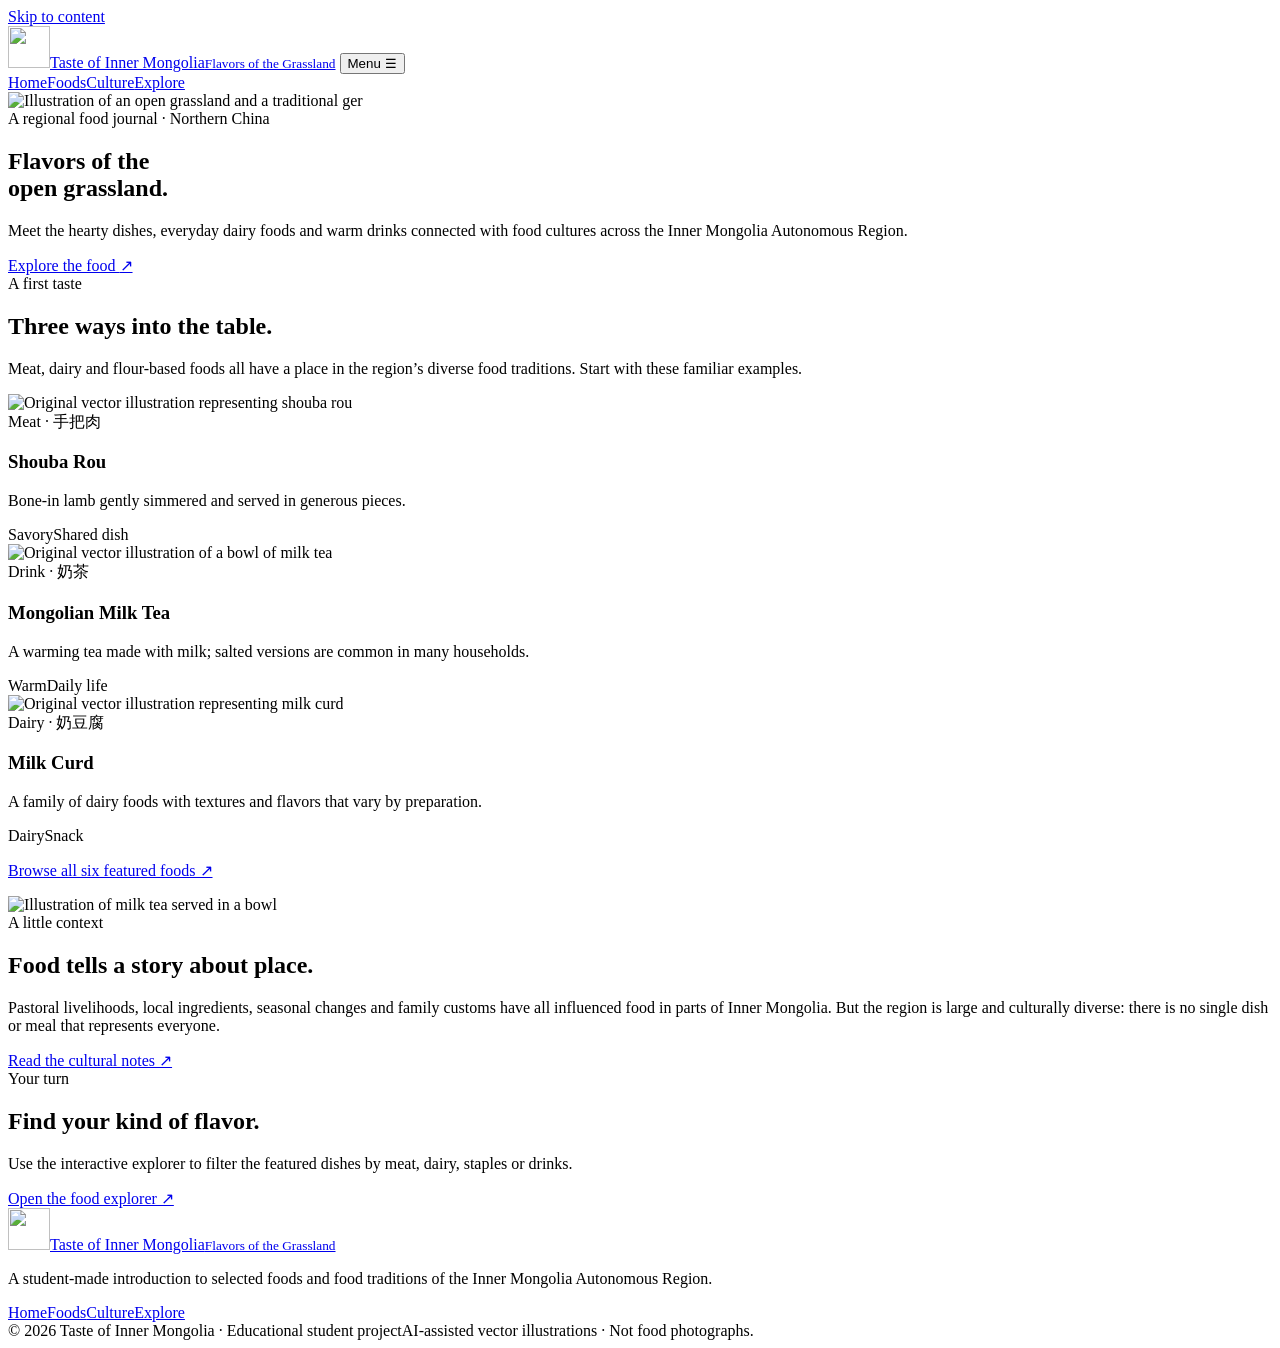
==== index.html @ e314914b "Add reviewed four-page personal project and identity assets" ====
<!doctype html>
<html lang="en">
<head>
  <meta charset="utf-8">
  <meta name="viewport" content="width=device-width, initial-scale=1">
  <meta name="description" content="Explore selected foods and food traditions from the Inner Mongolia Autonomous Region.">
  <meta property="og:title" content="Home | Taste of Inner Mongolia">
  <meta property="og:description" content="Discover food, stories and hospitality from Inner Mongolia.">
  <meta property="og:url" content="https://enzhuozhou.github.io/taste-inner-mongolia/">
  <meta property="og:type" content="website">
  <meta property="og:image" content="https://enzhuozhou.github.io/taste-inner-mongolia/images/og-image.jpg">
  <meta name="twitter:card" content="summary_large_image">
  <meta name="theme-color" content="#285c45">
  <link rel="icon" href="favicon-32.png" sizes="32x32" type="image/png">
  <link rel="apple-touch-icon" href="apple-touch-icon.png">
  <link rel="stylesheet" href="css/style.css">
  <title>Home | Taste of Inner Mongolia</title>
</head>
<body>
<a class="skip" href="#main">Skip to content</a>
<header class="site-header"><div class="container header-inner">
  <a class="brand" href="index.html"><span class="brand-mark" aria-hidden="true"><img src="assets/brand.svg" width="42" height="42" alt=""></span><span>Taste of Inner Mongolia<small>Flavors of the Grassland</small></span></a>
  <button class="menu-toggle" type="button" aria-expanded="false" aria-controls="site-nav">Menu ☰</button>
  <nav class="nav" id="site-nav" aria-label="Main navigation"><a href="index.html" aria-current="page">Home</a><a href="foods.html">Foods</a><a href="culture.html">Culture</a><a href="explore.html">Explore</a></nav>
</div></header>
<main id="main"><section class="hero"><img class="hero-art" src="assets/grassland.svg" alt="Illustration of an open grassland and a traditional ger"><div class="hero-shade"></div><div class="container hero-content reveal"><div class="eyebrow">A regional food journal · Northern China</div><h1>Flavors of the<br>open grassland.</h1><p>Meet the hearty dishes, everyday dairy foods and warm drinks connected with food cultures across the Inner Mongolia Autonomous Region.</p><a class="btn" href="foods.html">Explore the food <span aria-hidden="true">↗</span></a></div></section>
<section class="section"><div class="container"><div class="section-heading"><div><div class="eyebrow">A first taste</div><h2>Three ways into the table.</h2></div><p>Meat, dairy and flour-based foods all have a place in the region’s diverse food traditions. Start with these familiar examples.</p></div><div class="grid">
<article class="food-card"><img class="food-image" src="assets/lamb.svg" alt="Original vector illustration representing shouba rou"><div class="food-body"><div class="card-kicker">Meat · 手把肉</div><h3>Shouba Rou</h3><p>Bone-in lamb gently simmered and served in generous pieces.</p><div class="tag-row"><span class="tag">Savory</span><span class="tag">Shared dish</span></div></div></article>
<article class="food-card"><img class="food-image" src="assets/tea.svg" alt="Original vector illustration of a bowl of milk tea"><div class="food-body"><div class="card-kicker">Drink · 奶茶</div><h3>Mongolian Milk Tea</h3><p>A warming tea made with milk; salted versions are common in many households.</p><div class="tag-row"><span class="tag">Warm</span><span class="tag">Daily life</span></div></div></article>
<article class="food-card"><img class="food-image" src="assets/tofu.svg" alt="Original vector illustration representing milk curd"><div class="food-body"><div class="card-kicker">Dairy · 奶豆腐</div><h3>Milk Curd</h3><p>A family of dairy foods with textures and flavors that vary by preparation.</p><div class="tag-row"><span class="tag">Dairy</span><span class="tag">Snack</span></div></div></article>
</div><p><a class="text-link" href="foods.html">Browse all six featured foods ↗</a></p></div></section>
<section class="section soft"><div class="container split"><img src="assets/tea.svg" alt="Illustration of milk tea served in a bowl" loading="lazy"><div><div class="eyebrow">A little context</div><h2>Food tells a story about place.</h2><p class="copy">Pastoral livelihoods, local ingredients, seasonal changes and family customs have all influenced food in parts of Inner Mongolia. But the region is large and culturally diverse: there is no single dish or meal that represents everyone.</p><a class="btn btn-outline" href="culture.html">Read the cultural notes ↗</a></div></div></section>
<section class="section"><div class="container section-heading"><div><div class="eyebrow">Your turn</div><h2>Find your kind of flavor.</h2></div><div><p>Use the interactive explorer to filter the featured dishes by meat, dairy, staples or drinks.</p><a class="text-link" href="explore.html">Open the food explorer ↗</a></div></div></section></main>
<footer class="footer"><div class="container">
  <div class="footer-grid"><div><a class="brand" href="index.html"><span class="brand-mark" aria-hidden="true"><img src="assets/brand.svg" width="42" height="42" alt=""></span><span>Taste of Inner Mongolia<small>Flavors of the Grassland</small></span></a><p>A student-made introduction to selected foods and food traditions of the Inner Mongolia Autonomous Region.</p></div><nav class="footer-links" aria-label="Footer navigation"><a href="index.html">Home</a><a href="foods.html">Foods</a><a href="culture.html">Culture</a><a href="explore.html">Explore</a></nav></div>
  <div class="footer-bottom"><span>© 2026 Taste of Inner Mongolia · Educational student project</span><span>AI-assisted vector illustrations · Not food photographs.</span></div>
</div></footer>
<noscript><p class="container note">JavaScript is off. All foods and navigation links remain available; category filtering requires JavaScript.</p></noscript>
<script src="js/main.js" defer></script>
</body></html>
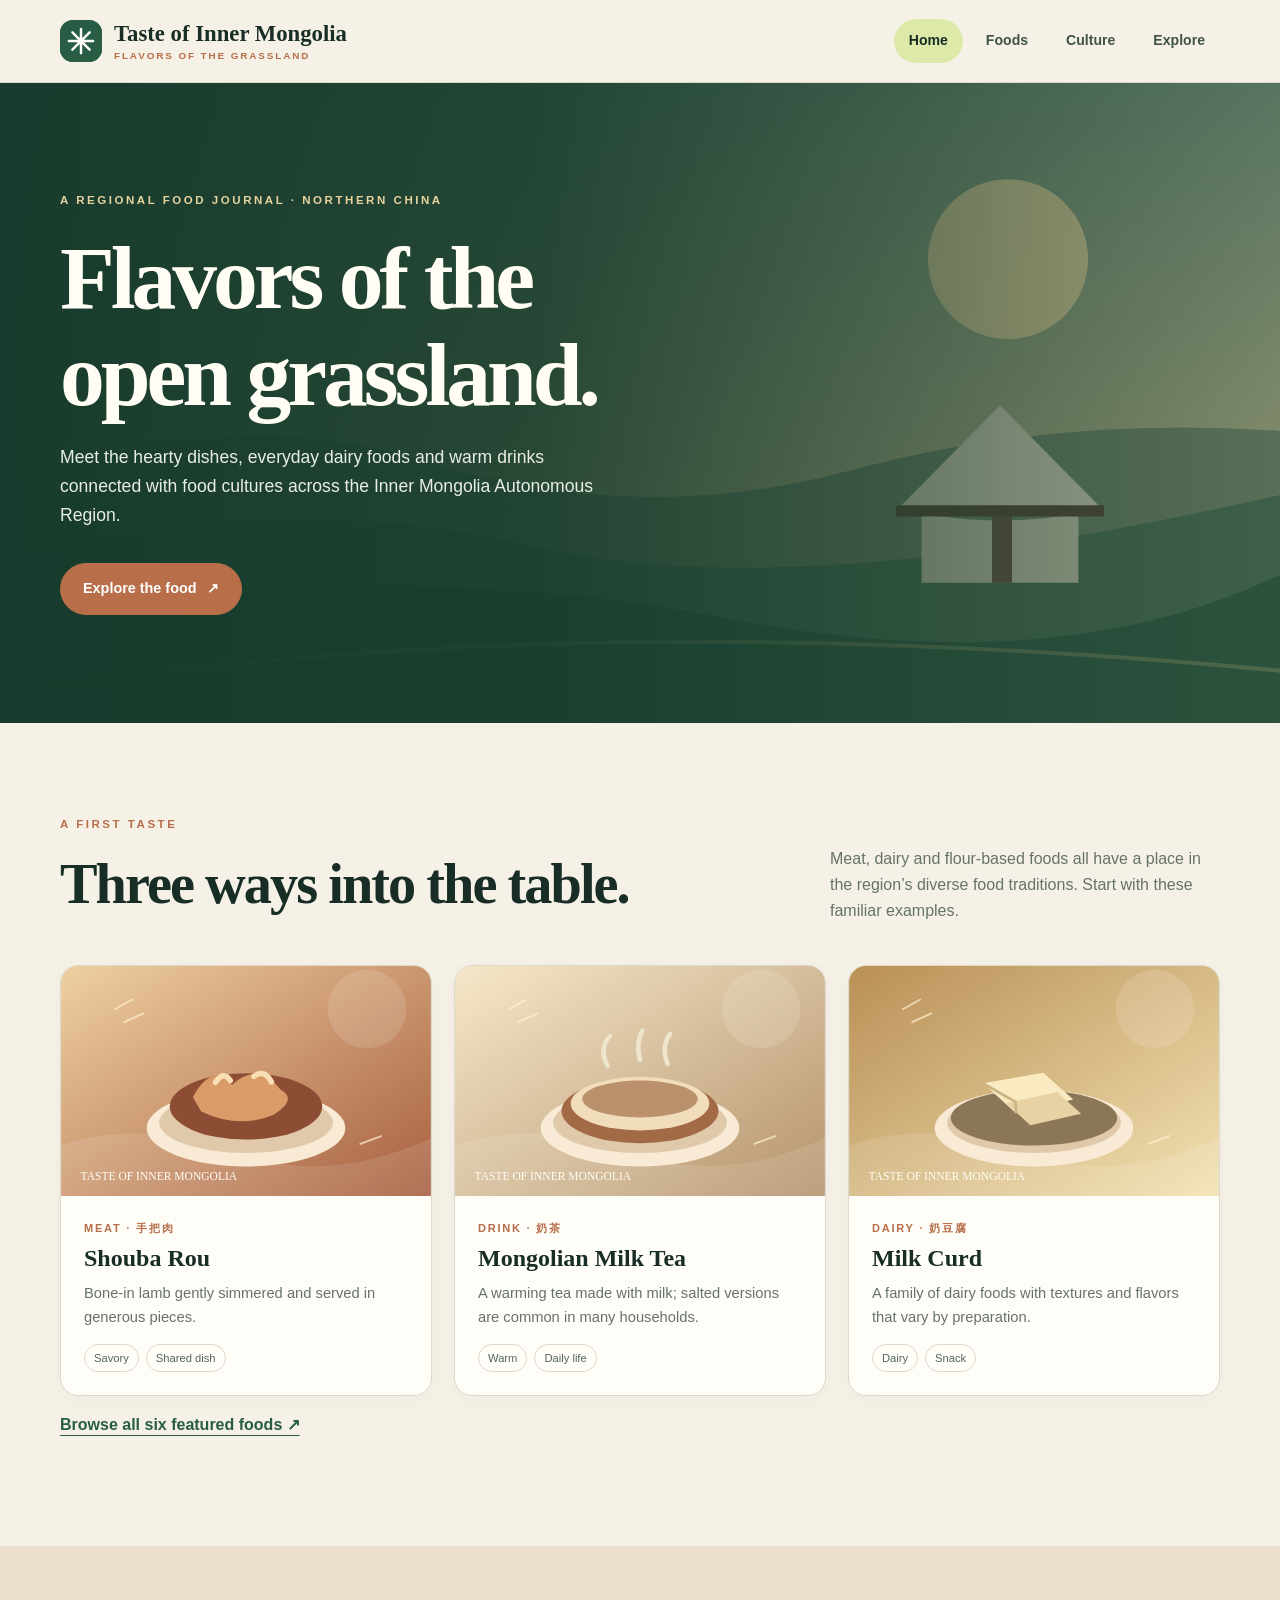
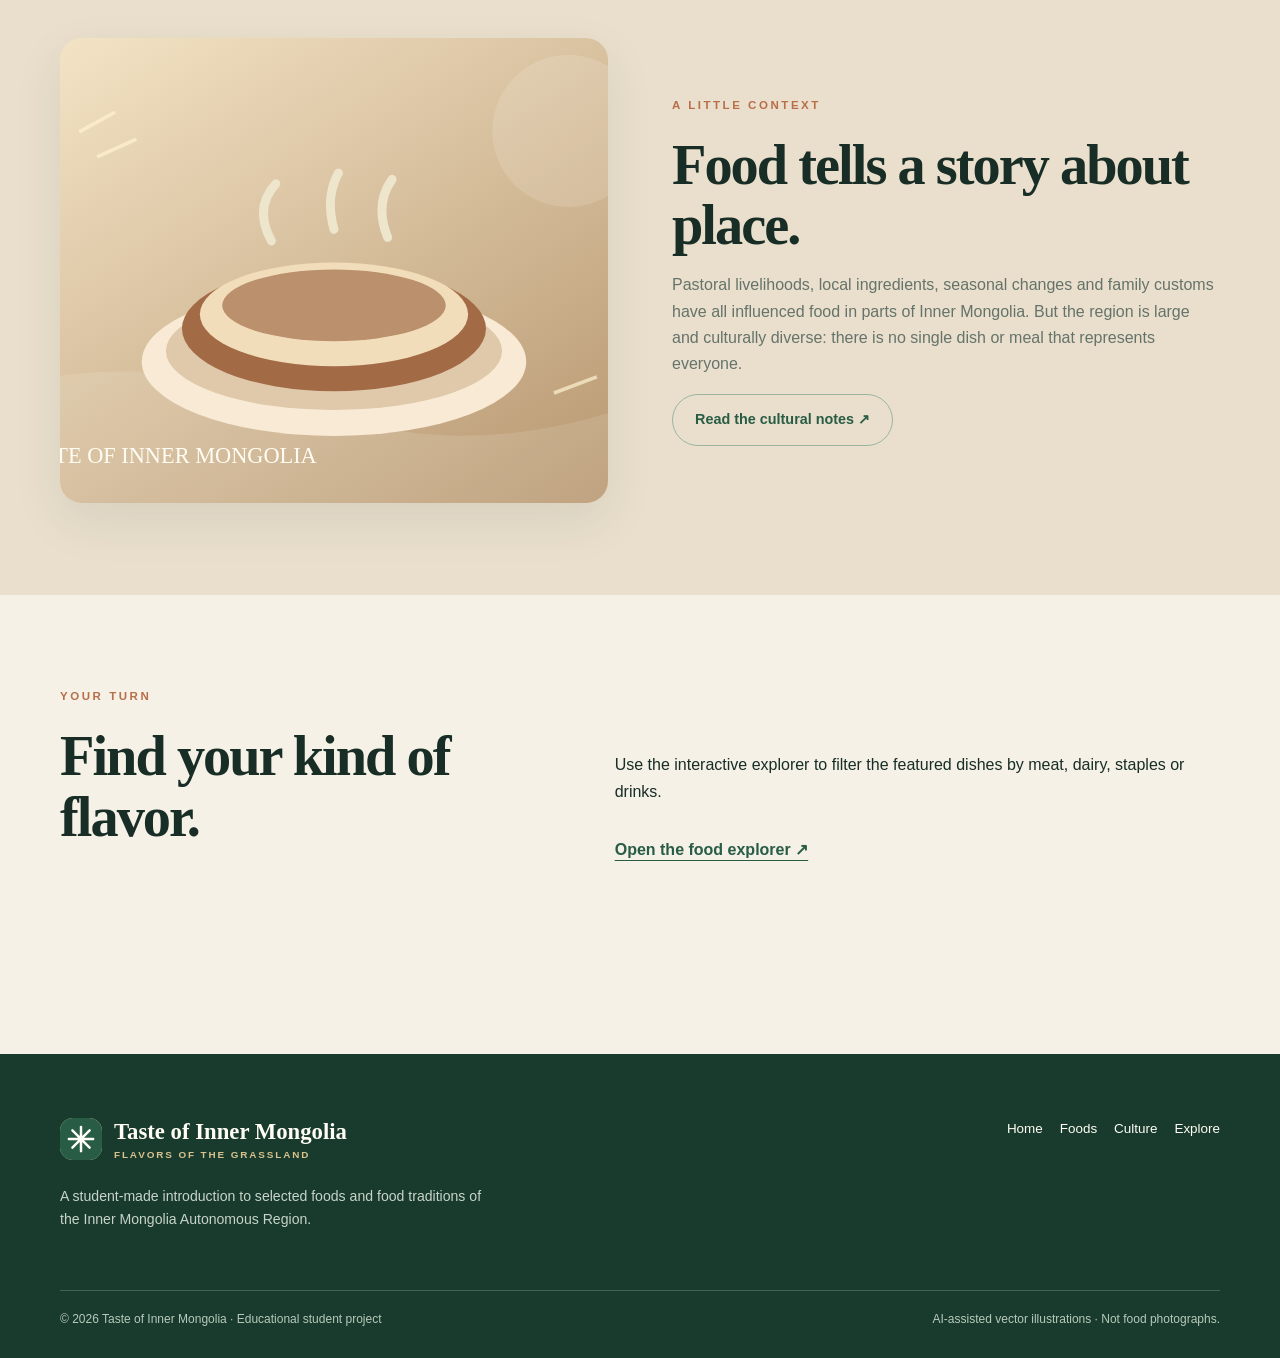
==== commit 73dac136: "Version stylesheet URLs so browsers receive reviewed mobile styling" ====
--- a/index.html
+++ b/index.html
@@ -13,7 +13,7 @@
   <meta name="theme-color" content="#285c45">
   <link rel="icon" href="favicon-32.png" sizes="32x32" type="image/png">
   <link rel="apple-touch-icon" href="apple-touch-icon.png">
-  <link rel="stylesheet" href="css/style.css">
+  <link rel="stylesheet" href="css/style.css?v=20261109-final">
   <title>Home | Taste of Inner Mongolia</title>
 </head>
 <body>
--- a/css/style.css
+++ b/css/style.css
@@ -0,0 +1,11 @@
+:root{--ink:#172d25;--green:#285c45;--green-2:#3c7959;--cream:#f5f1e7;--paper:#fffdf8;--sand:#e9dfcc;--clay:#b76e49;--muted:#65736a;--line:#ded8ca;--lime:#dce9a9;--shadow:0 18px 50px #20392e16;--serif:'Playfair Display',Georgia,serif;--sans:'DM Sans',Arial,sans-serif}
+*{box-sizing:border-box}html{scroll-behavior:smooth}body{margin:0;background:var(--cream);color:var(--ink);font-family:var(--sans);line-height:1.65}a{color:inherit;text-decoration:none}button{font:inherit;cursor:pointer}img{display:block;max-width:100%}h1,h2,h3,p{margin-top:0}h1,h2,h3{font-family:var(--serif);line-height:1.08}h1{font-size:clamp(3.2rem,7vw,6.6rem);letter-spacing:-.045em;margin-bottom:1.2rem}h2{font-size:clamp(2.2rem,4.4vw,4rem);letter-spacing:-.035em;margin-bottom:1rem}h3{font-size:1.5rem;margin-bottom:.65rem}.container{width:min(1160px,calc(100% - 48px));margin-inline:auto}.skip{position:absolute;left:-9999px;top:8px;background:#fff;padding:12px;z-index:100}.skip:focus{left:12px}.site-header{position:sticky;top:0;z-index:50;background:#f5f1e7ed;backdrop-filter:blur(14px);border-bottom:1px solid var(--line)}.header-inner{height:82px;display:flex;align-items:center;justify-content:space-between;gap:20px}.brand{font-family:var(--serif);font-size:1.42rem;font-weight:700;line-height:1.1;display:inline-flex;align-items:center;gap:12px}.brand-mark{width:42px;height:42px;border-radius:13px;background:var(--green);color:white;display:grid;place-items:center;font:700 1.4rem var(--sans)}.brand small{display:block;font:600 .62rem var(--sans);letter-spacing:.19em;text-transform:uppercase;color:var(--clay);margin-top:5px}.nav{display:flex;align-items:center;gap:8px}.nav a{font-size:.88rem;font-weight:700;padding:10px 15px;border-radius:99px;color:#405348}.nav a:hover,.nav a[aria-current=page]{background:var(--lime);color:var(--ink)}.menu-toggle{display:none;background:var(--paper);border:1px solid var(--line);border-radius:12px;padding:10px 14px;color:var(--ink)}.hero{position:relative;min-height:640px;display:grid;align-items:center;overflow:hidden;background:#244b39;color:#fffdf4}.hero-art{position:absolute;inset:0;width:100%;height:100%;object-fit:cover;opacity:.76}.hero-shade{position:absolute;inset:0;background:linear-gradient(90deg,#173b2c 0%,#173b2cdb 42%,#173b2c25 100%)}.hero-content{position:relative;padding:95px 0;z-index:1}.eyebrow{font-size:.72rem;letter-spacing:.22em;text-transform:uppercase;font-weight:700;color:var(--clay);margin-bottom:20px}.hero .eyebrow{color:#e7d39d}.hero h1{max-width:780px}.hero p{font-size:1.1rem;max-width:570px;color:#e9eee5}.btn{display:inline-flex;align-items:center;gap:10px;background:var(--clay);border:1px solid var(--clay);color:white;padding:13px 22px;border-radius:99px;font-weight:700;font-size:.9rem;transition:transform .2s,filter .2s}.btn:hover{transform:translateY(-2px);filter:brightness(.94)}.btn-light{background:var(--paper);border-color:var(--paper);color:var(--green)}.btn-outline{background:transparent;color:var(--green);border-color:#9eb4a3}.hero .btn{margin-top:15px}.section{padding:92px 0}.section.soft{background:var(--sand)}.section-heading{display:flex;align-items:end;justify-content:space-between;gap:28px;margin-bottom:34px}.section-heading>p{max-width:390px;color:var(--muted);margin-bottom:6px}.grid{display:grid;grid-template-columns:repeat(3,minmax(0,1fr));gap:22px}.food-card{background:var(--paper);border:1px solid var(--line);border-radius:18px;overflow:hidden;box-shadow:0 5px 20px #1d3a2d08;transition:transform .22s,box-shadow .22s}.food-card:hover{transform:translateY(-5px);box-shadow:var(--shadow)}.food-image{width:100%;height:230px;object-fit:cover;background:#dce5d2}.food-body{padding:23px}.card-kicker{font-size:.69rem;letter-spacing:.16em;text-transform:uppercase;color:var(--clay);font-weight:700}.food-body h3{margin:9px 0}.food-body p{color:var(--muted);font-size:.92rem;margin:0}.tag-row{display:flex;gap:7px;flex-wrap:wrap;margin-top:14px}.tag{font-size:.7rem;border:1px solid var(--line);padding:4px 9px;border-radius:99px;color:#53665a}.split{display:grid;grid-template-columns:1fr 1fr;gap:64px;align-items:center}.split img{width:100%;aspect-ratio:1.18;object-fit:cover;border-radius:22px;box-shadow:var(--shadow)}.copy{color:var(--muted);max-width:650px}.text-link{display:inline-block;color:var(--green);font-weight:700;text-decoration:underline;text-underline-offset:5px;margin-top:16px}.page-intro{padding:86px 0 45px}.page-intro h1{font-size:clamp(3rem,6.5vw,5.8rem)}.page-intro .lead{font-size:1.08rem;max-width:760px;color:var(--muted)}.stats{display:flex;gap:12px;flex-wrap:wrap;margin-top:26px}.stat{background:#e8eddb;border-radius:99px;padding:9px 15px;font-size:.78rem;font-weight:700}.food-detail{display:grid;grid-template-columns: minmax(0,.95fr) minmax(0,1.05fr);gap:40px;align-items:center;padding:42px 0;border-bottom:1px solid var(--line)}.food-detail:nth-child(even) .detail-art{order:2}.detail-art{width:100%;border-radius:20px;overflow:hidden;background:#e1e9d7}.detail-art img{width:100%;aspect-ratio:1.28;object-fit:cover}.detail-copy p{color:var(--muted)}.detail-copy .number{font-size:.72rem;letter-spacing:.17em;color:var(--clay);font-weight:700}.detail-copy h2{font-size:clamp(2rem,3.5vw,3.3rem)}.detail-note{font-size:.84rem;background:#eef0e3;border-left:3px solid var(--green-2);padding:13px 16px;color:#4f6155}.culture-grid{display:grid;grid-template-columns:repeat(3,1fr);gap:22px}.culture-card{background:var(--paper);border:1px solid var(--line);border-radius:18px;padding:27px}.culture-card .num{font-size:.7rem;letter-spacing:.18em;color:var(--clay);font-weight:700}.culture-card p{color:var(--muted);margin-bottom:0}.note{padding:20px 22px;background:#ece8d9;border-radius:12px;color:#4e6055;font-size:.9rem}.sources{padding:26px;background:var(--paper);border:1px solid var(--line);border-radius:16px}.sources li{margin:9px 0;color:var(--muted)}.sources a{color:var(--green);text-decoration:underline;text-underline-offset:3px}.filter-bar{display:flex;gap:10px;flex-wrap:wrap;margin:26px 0 15px}.filter-btn{border:1px solid #aebdaf;border-radius:99px;background:transparent;color:var(--green);padding:10px 18px;font-weight:700;font-size:.84rem}.filter-btn:hover,.filter-btn.active{background:var(--green);color:white;border-color:var(--green)}.filter-status{font-size:.88rem;color:var(--muted);margin:0 0 20px}.food-card[hidden]{display:none}.footer{margin-top:65px;background:#183b2d;color:#fffdf4;padding:64px 0 28px}.footer-grid{display:flex;justify-content:space-between;gap:35px}.footer .brand{color:#fffdf4}.footer .brand-mark{background:#e0e9b6;color:var(--green)}.footer .brand small{color:#d9c28e}.footer p{max-width:430px;color:#c8d4c9;font-size:.88rem;margin-top:16px}.footer-links{display:flex;gap:17px;flex-wrap:wrap;font-size:.84rem}.footer-links a:hover{text-decoration:underline}.footer-bottom{border-top:1px solid #456151;margin-top:45px;padding-top:19px;color:#b8c9bb;font-size:.75rem;display:flex;justify-content:space-between;gap:20px;flex-wrap:wrap}.source-mark{font-size:.74rem;color:#758277}.reveal{animation:rise .55s ease both}@keyframes rise{from{opacity:0;transform:translateY(12px)}to{opacity:1;transform:translateY(0)}}:focus-visible{outline:3px solid #b76e49;outline-offset:3px}
+@media(max-width:800px){.header-inner{height:72px}.menu-toggle{display:block}.nav{display:none;position:absolute;left:0;right:0;top:72px;background:var(--cream);padding:16px 24px 24px;flex-direction:column;align-items:stretch;border-bottom:1px solid var(--line);box-shadow:0 14px 24px #14291c18}.nav.open{display:flex}.nav a{padding:12px 14px}.hero{min-height:570px}.hero-shade{background:linear-gradient(90deg,#173b2c 0%,#173b2cce 70%,#173b2c70 100%)}.section{padding:68px 0}.grid{grid-template-columns:repeat(2,minmax(0,1fr))}.section-heading{display:block}.section-heading>p{margin-top:14px}.split{gap:30px}.culture-grid{grid-template-columns:1fr}.food-detail{gap:25px}.page-intro{padding-top:65px}}
+@media(max-width:560px){.container{width:min(100% - 34px,1160px)}.brand{font-size:1.14rem}.brand-mark{width:38px;height:38px}.hero{min-height:560px}.hero-content{padding:76px 0}.hero h1{font-size:clamp(3.1rem,14vw,4.4rem)}.hero p{font-size:1rem}.grid{grid-template-columns:1fr}.food-image{height:250px}.split,.food-detail{grid-template-columns:1fr}.food-detail:nth-child(even) .detail-art{order:0}.page-intro{padding:58px 0 30px}.page-intro h1{font-size:clamp(2.9rem,13vw,4.1rem)}.footer-grid{display:block}.footer-links{margin-top:25px}.footer-bottom{display:block}.footer-bottom span{display:block;margin-top:8px}}
+@media(prefers-reduced-motion:reduce){html{scroll-behavior:auto}*,*::before,*::after{animation-duration:.01ms!important;transition-duration:.01ms!important}}
+
+/* Local fonts keep the site independent of third-party font services. */
+.brand-mark{flex-shrink:0;overflow:hidden}.brand-mark img{width:100%;height:100%}.culture-card h2{font-size:1.5rem;letter-spacing:normal;margin:12px 0}.sources a{overflow-wrap:anywhere}#sources{scroll-margin-top:110px}
+@media(max-width:800px){.nav{display:flex;position:static;box-shadow:none;border:0;padding:0;flex-direction:row;flex-wrap:wrap}.header-inner{height:auto;min-height:72px;flex-wrap:wrap;padding:12px 0}.menu-toggle{display:none}.js .header-inner{height:72px;flex-wrap:nowrap;padding:0}.js .menu-toggle{display:block}.js .nav{display:none;position:absolute;top:72px;left:0;right:0;padding:16px 24px 24px;flex-direction:column;border-bottom:1px solid var(--line);box-shadow:0 14px 24px #14291c18}.js .nav.open{display:flex}}
+@media(max-width:380px){.brand{font-size:1rem}.brand small{font-size:.52rem}.brand-mark{width:32px;height:32px}.header-inner{gap:8px}.menu-toggle{padding:9px}}
+.menu-toggle{white-space:nowrap;flex-shrink:0}
